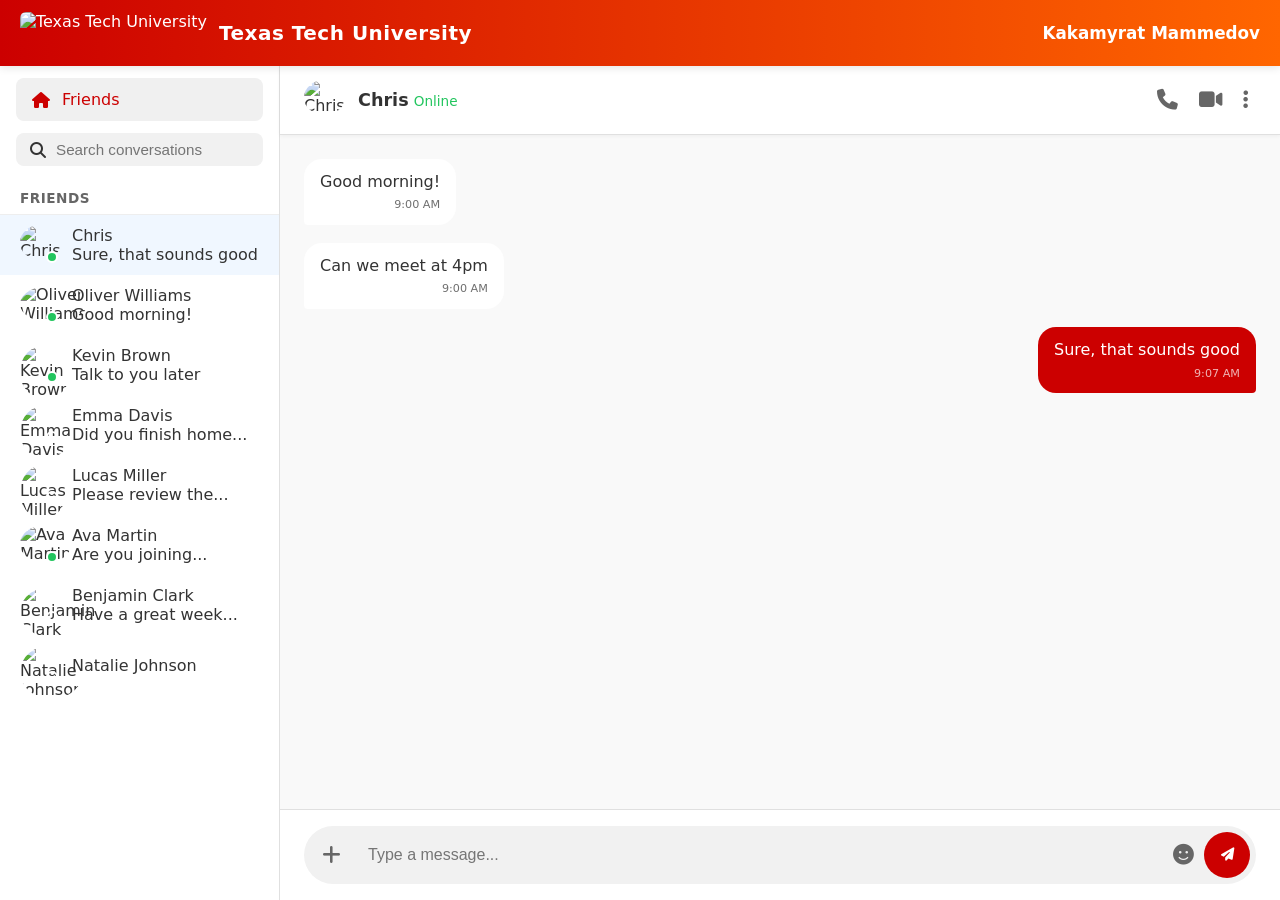
==== index.html @ bb2eacd6 "Add files via upload" ====
<!DOCTYPE html>
<html lang="en">
<head>
    <meta charset="UTF-8">
    <meta name="viewport" content="width=device-width, initial-scale=1.0">
    <title>Texas Tech University • Messages</title>
    <link rel="stylesheet" href="css/styles.css">
    <link href="https://cdnjs.cloudflare.com/ajax/libs/font-awesome/6.5.1/css/all.min.css" rel="stylesheet">
</head>
<body>
    <div class="app-container">
        <!-- Top Header -->
        <header class="top-header">
            <div class="university-brand">
                <img src="images/texas-tech-logo.png" alt="Texas Tech University" class="uni-logo">
                <span class="uni-name">Texas Tech University</span>
            </div>
            <div class="user-info">
                <span class="user-name">Kakamyrat Mammedov</span>
            </div>
        </header>

        <div class="main-content">
            <!-- Left Sidebar -->
            <aside class="sidebar">
                <nav class="nav-menu">
                    <a href="#" class="nav-item active">
                        <i class="fas fa-home"></i>
                        <span>Friends</span>
                    </a>
                </nav>

                <div class="search-container">
                    <div class="search-box">
                        <i class="fas fa-search"></i>
                        <input type="text" id="search-input" placeholder="Search conversations">
                    </div>
                </div>

                <div class="friends-list">
                    <div class="friends-header">
                        <span>Friends</span>
                    </div>
                    
                    <!-- Friend items will be populated by JS -->
                </div>
            </aside>

            <!-- Chat Area -->
            <main class="chat-area">
                <!-- Chat Header -->
                <div class="chat-header">
                    <div class="chat-user">
                        <div class="avatar online">
                            <img src="images/chris.jpg" alt="Chris">
                        </div>
                        <div class="chat-user-info">
                            <span class="chat-username">Chris</span>
                            <span class="status online">Online</span>
                        </div>
                    </div>
                    <div class="chat-actions">
                        <button class="icon-btn"><i class="fas fa-phone"></i></button>
                        <button class="icon-btn"><i class="fas fa-video"></i></button>
                        <button class="icon-btn"><i class="fas fa-ellipsis-v"></i></button>
                    </div>
                </div>

                <!-- Messages -->
                <div class="messages-container" id="messages-container">
                    <!-- Messages populated by JS -->
                </div>

                <!-- Message Input -->
                <div class="message-input-area">
                    <div class="input-wrapper">
                        <button class="attach-btn"><i class="fas fa-plus"></i></button>
                        <input type="text" id="message-input" placeholder="Type a message..." autocomplete="off">
                        <button class="emoji-btn"><i class="fas fa-smile"></i></button>
                        <button class="send-btn" id="send-btn">
                            <i class="fas fa-paper-plane"></i>
                        </button>
                    </div>
                </div>
            </main>
        </div>
    </div>

    <script src="js/script.js"></script>
</body>
</html>
---- css/styles.css ----
/* css/styles.css */
* {
    margin: 0;
    padding: 0;
    box-sizing: border-box;
}

body {
    font-family: 'Segoe UI', system-ui, -apple-system, sans-serif;
    background: #f4f4f9;
    height: 100vh;
    overflow: hidden;
    color: #333;
}

.app-container {
    display: flex;
    flex-direction: column;
    height: 100vh;
}

/* Top Header */
.top-header {
    background: linear-gradient(90deg, #cc0000, #ff6600);
    color: white;
    padding: 12px 20px;
    display: flex;
    align-items: center;
    justify-content: space-between;
    box-shadow: 0 2px 8px rgba(0, 0, 0, 0.1);
    z-index: 100;
}

.university-brand {
    display: flex;
    align-items: center;
    gap: 12px;
}

.uni-logo {
    height: 42px;
    border-radius: 6px;
}

.uni-name {
    font-size: 1.25rem;
    font-weight: 700;
    letter-spacing: 0.5px;
}

.user-info {
    font-weight: 600;
    font-size: 1.05rem;
}

/* Main Content */
.main-content {
    display: flex;
    flex: 1;
    overflow: hidden;
}

/* Sidebar */
.sidebar {
    width: 280px;
    background: #fff;
    border-right: 1px solid #e0e0e0;
    display: flex;
    flex-direction: column;
}

.nav-menu {
    padding: 12px 16px;
}

.nav-item {
    display: flex;
    align-items: center;
    gap: 12px;
    padding: 12px 16px;
    color: #333;
    text-decoration: none;
    border-radius: 8px;
    font-weight: 500;
}

.nav-item.active {
    background: #f0f0f0;
    color: #cc0000;
}

.search-container {
    padding: 0 16px 12px;
}

.search-box {
    display: flex;
    align-items: center;
    background: #f1f1f1;
    border-radius: 8px;
    padding: 8px 14px;
    gap: 10px;
}

.search-box input {
    border: none;
    background: transparent;
    outline: none;
    flex: 1;
    font-size: 0.95rem;
}

.friends-list {
    flex: 1;
    overflow-y: auto;
}

.friends-header {
    padding: 12px 20px 8px;
    font-size: 0.85rem;
    font-weight: 700;
    color: #666;
    text-transform: uppercase;
    letter-spacing: 0.5px;
    border-bottom: 1px solid #eee;
}

/* Friend Item */
.friend-item {
    display: flex;
    align-items: center;
    padding: 10px 20px;
    gap: 12px;
    cursor: pointer;
    transition: background 0.2s;
}

.friend-item:hover {
    background: #f8f8f8;
}

.friend-item.active {
    background: #f0f7ff;
}

.avatar {
    width: 40px;
    height: 40px;
    border-radius: 50%;
    position: relative;
    flex-shrink: 0;
}

.avatar img {
    width: 100%;
    height: 100%;
    object-fit: cover;
    border-radius: 50%;
}

.status-dot {
    position: absolute;
    bottom: 2px;
    right: 2px;
    width: 12px;
    height: 12px;
    border-radius: 50%;
    border: 2px solid white;
}

.online .status-dot {
    background: #22c55e;
}

/* Chat Area */
.chat-area {
    flex: 1;
    display: flex;
    flex-direction: column;
    background: #f9f9f9;
}

.chat-header {
    background: white;
    padding: 14px 24px;
    display: flex;
    align-items: center;
    justify-content: space-between;
    border-bottom: 1px solid #e0e0e0;
    box-shadow: 0 1px 4px rgba(0, 0, 0, 0.05);
}

.chat-user {
    display: flex;
    align-items: center;
    gap: 14px;
}

.chat-username {
    font-weight: 600;
    font-size: 1.1rem;
}

.status {
    font-size: 0.85rem;
    color: #22c55e;
}

.chat-actions button {
    background: none;
    border: none;
    font-size: 1.3rem;
    color: #666;
    padding: 8px;
    border-radius: 50%;
    cursor: pointer;
    transition: all 0.2s;
}

.chat-actions button:hover {
    background: #f0f0f0;
}

/* Messages */
.messages-container {
    flex: 1;
    padding: 24px;
    overflow-y: auto;
    display: flex;
    flex-direction: column;
    gap: 18px;
    background: url('images/chat-bg.png') repeat;
    background-size: 300px;
}

.message {
    max-width: 70%;
    padding: 12px 16px;
    border-radius: 18px;
    line-height: 1.4;
    position: relative;
}

.message.received {
    align-self: flex-start;
    background: white;
    border-bottom-left-radius: 4px;
}

.message.sent {
    align-self: flex-end;
    background: #cc0000;
    color: white;
    border-bottom-right-radius: 4px;
}

.message-time {
    font-size: 0.7rem;
    opacity: 0.7;
    margin-top: 4px;
    text-align: right;
}

/* Input Area */
.message-input-area {
    background: white;
    padding: 16px 24px;
    border-top: 1px solid #e0e0e0;
}

.input-wrapper {
    display: flex;
    align-items: center;
    background: #f1f1f1;
    border-radius: 30px;
    padding: 6px;
}

.input-wrapper input {
    flex: 1;
    border: none;
    background: transparent;
    outline: none;
    padding: 12px 16px;
    font-size: 1rem;
}

.attach-btn, .emoji-btn {
    width: 42px;
    height: 42px;
    border: none;
    background: transparent;
    color: #666;
    font-size: 1.3rem;
    cursor: pointer;
    border-radius: 50%;
}

.send-btn {
    background: #cc0000;
    color: white;
    border: none;
    width: 46px;
    height: 46px;
    border-radius: 50%;
    display: flex;
    align-items: center;
    justify-content: center;
    cursor: pointer;
    transition: transform 0.2s;
}

.send-btn:hover {
    transform: scale(1.08);
}

/* Responsive Design */
@media (max-width: 768px) {
    .sidebar {
        width: 260px;
    }
    
    .messages-container {
        padding: 16px;
    }
    
    .message {
        max-width: 85%;
    }
}

@media (max-width: 480px) {
    .sidebar {
        width: 100%;
        position: absolute;
        z-index: 200;
        transform: translateX(-100%);
        transition: transform 0.3s;
    }
    
    .sidebar.open {
        transform: translateX(0);
    }
}
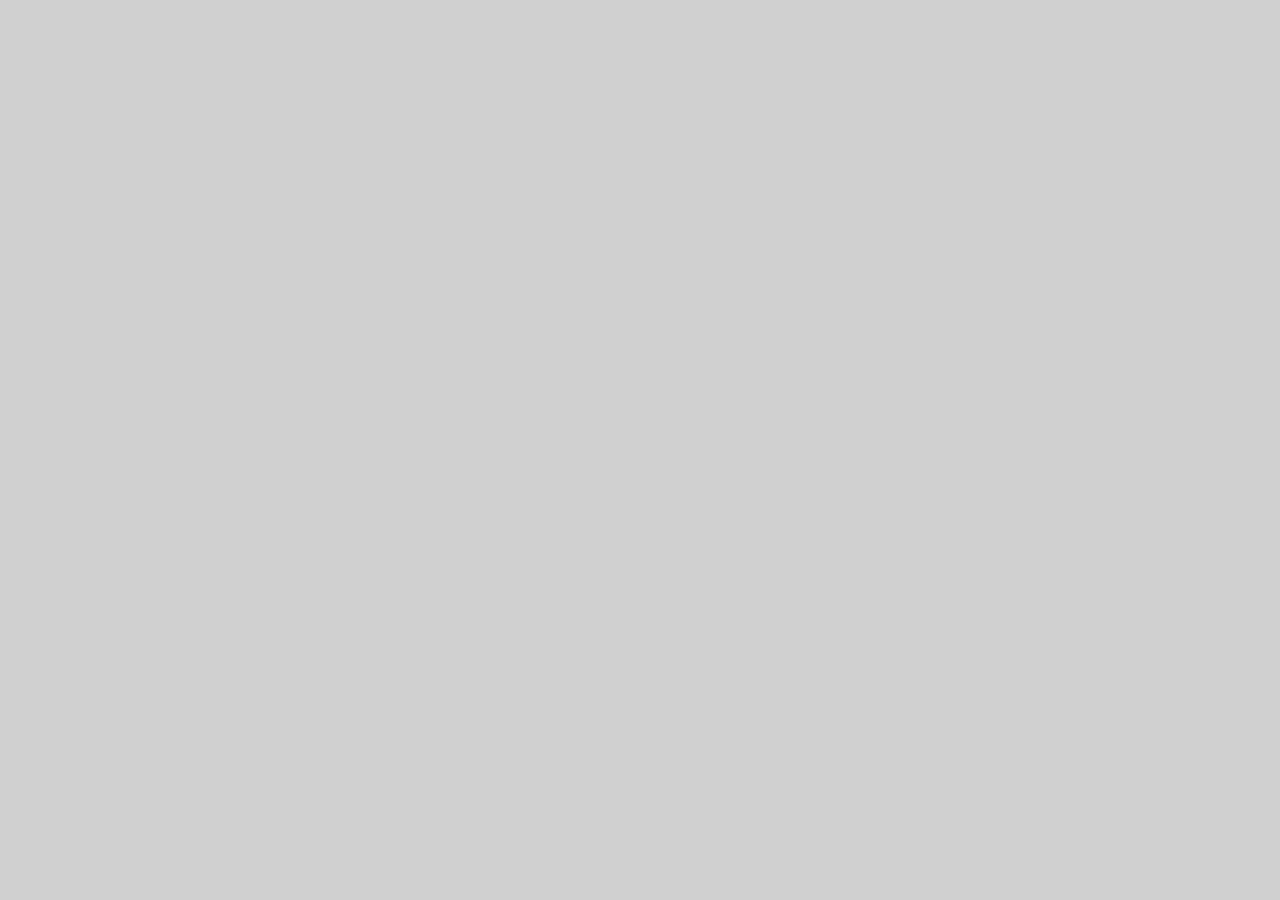
==== commit 94b91285: "Add initial HTML structure for index.html" ====
--- a/index.html
+++ b/index.html
@@ -1,91 +1,10 @@
-<!DOCTYPE html>
-<html lang="en">
-<head>
-    <meta charset="UTF-8">
-    <meta name="viewport" content="width=device-width, initial-scale=1.0">
-    <title>Texas Tech University • Messages</title>
-    <link rel="stylesheet" href="css/styles.css">
-    <link href="https://cdnjs.cloudflare.com/ajax/libs/font-awesome/6.5.1/css/all.min.css" rel="stylesheet">
-</head>
-<body>
-    <div class="app-container">
-        <!-- Top Header -->
-        <header class="top-header">
-            <div class="university-brand">
-                <img src="images/texas-tech-logo.png" alt="Texas Tech University" class="uni-logo">
-                <span class="uni-name">Texas Tech University</span>
-            </div>
-            <div class="user-info">
-                <span class="user-name">Kakamyrat Mammedov</span>
-            </div>
-        </header>
-
-        <div class="main-content">
-            <!-- Left Sidebar -->
-            <aside class="sidebar">
-                <nav class="nav-menu">
-                    <a href="#" class="nav-item active">
-                        <i class="fas fa-home"></i>
-                        <span>Friends</span>
-                    </a>
-                </nav>
-
-                <div class="search-container">
-                    <div class="search-box">
-                        <i class="fas fa-search"></i>
-                        <input type="text" id="search-input" placeholder="Search conversations">
-                    </div>
-                </div>
-
-                <div class="friends-list">
-                    <div class="friends-header">
-                        <span>Friends</span>
-                    </div>
-                    
-                    <!-- Friend items will be populated by JS -->
-                </div>
-            </aside>
-
-            <!-- Chat Area -->
-            <main class="chat-area">
-                <!-- Chat Header -->
-                <div class="chat-header">
-                    <div class="chat-user">
-                        <div class="avatar online">
-                            <img src="images/chris.jpg" alt="Chris">
-                        </div>
-                        <div class="chat-user-info">
-                            <span class="chat-username">Chris</span>
-                            <span class="status online">Online</span>
-                        </div>
-                    </div>
-                    <div class="chat-actions">
-                        <button class="icon-btn"><i class="fas fa-phone"></i></button>
-                        <button class="icon-btn"><i class="fas fa-video"></i></button>
-                        <button class="icon-btn"><i class="fas fa-ellipsis-v"></i></button>
-                    </div>
-                </div>
-
-                <!-- Messages -->
-                <div class="messages-container" id="messages-container">
-                    <!-- Messages populated by JS -->
-                </div>
-
-                <!-- Message Input -->
-                <div class="message-input-area">
-                    <div class="input-wrapper">
-                        <button class="attach-btn"><i class="fas fa-plus"></i></button>
-                        <input type="text" id="message-input" placeholder="Type a message..." autocomplete="off">
-                        <button class="emoji-btn"><i class="fas fa-smile"></i></button>
-                        <button class="send-btn" id="send-btn">
-                            <i class="fas fa-paper-plane"></i>
-                        </button>
-                    </div>
-                </div>
-            </main>
-        </div>
-    </div>
-
-    <script src="js/script.js"></script>
-</body>
-</html>+<!DOCTYPE html>
+<html lang="en">
+<head>
+  <meta charset="UTF-8">
+  <meta name="viewport" content="width=device-width, initial-scale=1.0">
+  <title>UniFye</title>
+  <link rel="stylesheet" href="styles.css">
+</head>
+<body>
+</html>
--- a/styles.css
+++ b/styles.css
@@ -0,0 +1,303 @@
+:root {
+  color-scheme: light;
+  --page-bg: #d0d0d0;
+  --panel-bg: #d9d9d9;
+  --accent: #4a8b00;
+  --text: #202020;
+  --muted: #3a3a3a;
+  --surface: #efefef;
+}
+
+* {
+  box-sizing: border-box;
+}
+
+html, body {
+  margin: 0;
+  min-height: 100%;
+  background: var(--page-bg);
+  font-family: "Inter", "Segoe UI", Arial, sans-serif;
+  color: var(--text);
+}
+
+body {
+  padding: 18px;
+}
+
+button {
+  font: inherit;
+}
+
+.page-shell {
+  max-width: 1440px;
+  margin: 0 auto;
+}
+
+.topbar {
+  display: flex;
+  align-items: center;
+  justify-content: space-between;
+  gap: 24px;
+  padding: 18px 28px;
+  border-radius: 40px;
+  background: linear-gradient(90deg, #7bff72 0%, #a7ff74 100%);
+  box-shadow: 0 18px 35px rgba(0, 0, 0, 0.08);
+  margin-bottom: 22px;
+}
+
+.brand-row {
+  display: flex;
+  align-items: center;
+  gap: 16px;
+}
+
+.seal-logo {
+  width: 62px;
+  height: 62px;
+}
+
+.brand-title {
+  font-size: 1.4rem;
+  font-weight: 600;
+  color: #1d2a0a;
+}
+
+.topbar-name {
+  font-size: 1.55rem;
+  font-weight: 700;
+  color: #122100;
+}
+
+.page-grid {
+  display: grid;
+  grid-template-columns: 92px minmax(240px, 320px) minmax(420px, 1fr) minmax(240px, 300px);
+  gap: 20px;
+}
+
+.sidebar {
+  display: grid;
+  gap: 20px;
+  padding: 24px 12px;
+  align-items: start;
+  border-radius: 36px;
+  background: #ececec;
+  box-shadow: inset 0 0 0 1px rgba(255,255,255,0.5);
+}
+
+.nav-btn {
+  width: 56px;
+  height: 56px;
+  border-radius: 18px;
+  border: none;
+  background: #ffffff;
+  display: grid;
+  place-items: center;
+  cursor: pointer;
+}
+
+.nav-btn img {
+  width: 24px;
+  height: 24px;
+}
+
+.nav-btn.active {
+  background: #b5f3a2;
+  box-shadow: 0 8px 18px rgba(0, 0, 0, 0.08);
+}
+
+.panel {
+  position: relative;
+  background: var(--panel-bg);
+  border-radius: 42px;
+  padding: 32px;
+  min-height: 160px;
+  box-shadow: inset 0 0 0 1px rgba(255,255,255,0.7);
+}
+
+.panel::after {
+  content: '';
+  position: absolute;
+  left: 50%;
+  transform: translateX(-50%);
+  bottom: -24px;
+  border-left: 24px solid transparent;
+  border-right: 24px solid transparent;
+  border-top: 24px solid var(--page-bg);
+}
+
+.profile-panel {
+  display: flex;
+  justify-content: center;
+}
+
+.profile-card {
+  text-align: center;
+}
+
+.profile-seal {
+  width: 180px;
+  height: 180px;
+  margin-bottom: 22px;
+}
+
+.profile-meta {
+  display: grid;
+  gap: 12px;
+  text-align: left;
+  max-width: 220px;
+  margin: 0 auto;
+}
+
+.profile-meta strong {
+  font-size: 1.1rem;
+}
+
+.profile-meta span {
+  display: block;
+  font-size: 0.95rem;
+  color: #2e2e2e;
+}
+
+.info-panel {
+  display: grid;
+  gap: 26px;
+}
+
+.info-section {
+  display: grid;
+  gap: 16px;
+}
+
+.info-header {
+  display: flex;
+  align-items: center;
+  justify-content: space-between;
+}
+
+.info-header h2 {
+  margin: 0;
+  font-size: 1.35rem;
+  color: #ffffff;
+}
+
+.edit-btn {
+  border: none;
+  background: #ffffff;
+  padding: 10px 16px;
+  border-radius: 18px;
+  color: #1e1e1e;
+  cursor: pointer;
+  font-weight: 600;
+}
+
+.info-content {
+  background: rgba(255,255,255,0.24);
+  border-radius: 24px;
+  padding: 18px 20px;
+  min-height: 88px;
+}
+
+.info-content p {
+  margin: 0;
+  line-height: 1.7;
+  color: #f5f5f5;
+}
+
+.info-content textarea {
+  width: 100%;
+  min-height: 88px;
+  border: none;
+  outline: none;
+  resize: vertical;
+  font: inherit;
+  background: rgba(255,255,255,0.32);
+  color: #1f1f1f;
+  border-radius: 18px;
+  padding: 16px;
+}
+
+.org-panel {
+  display: grid;
+  gap: 20px;
+}
+
+.org-title-row h2 {
+  margin: 0;
+  font-size: 1.5rem;
+}
+
+.org-list {
+  list-style: none;
+  margin: 0;
+  padding: 0;
+  display: grid;
+  gap: 12px;
+}
+
+.org-item {
+  background: #f9f9f9;
+  border-radius: 16px;
+  padding: 14px 18px;
+  cursor: pointer;
+  border: 1px solid transparent;
+}
+
+.org-item.active,
+.org-item:hover {
+  background: #ffffff;
+  border-color: #9ec46a;
+}
+
+.org-details {
+  background: rgba(255,255,255,0.22);
+  border-radius: 24px;
+  padding: 20px;
+  min-height: 120px;
+}
+
+.org-details h3 {
+  margin: 0 0 10px;
+}
+
+.org-details p {
+  margin: 0;
+  line-height: 1.7;
+}
+
+@media (max-width: 1180px) {
+  .page-grid {
+    grid-template-columns: 92px 1fr;
+  }
+  .info-panel,
+  .org-panel,
+  .profile-panel {
+    grid-column: span 2;
+  }
+}
+
+@media (max-width: 800px) {
+  body {
+    padding: 12px;
+  }
+  .topbar {
+    flex-wrap: wrap;
+    justify-content: center;
+    text-align: center;
+  }
+  .topbar-name {
+    width: 100%;
+    margin-top: 8px;
+  }
+  .page-grid {
+    grid-template-columns: 1fr;
+  }
+  .sidebar {
+    grid-template-columns: repeat(4, 1fr);
+    justify-items: center;
+    padding: 16px 0;
+  }
+  .nav-btn {
+    width: 48px;
+    height: 48px;
+  }
+}
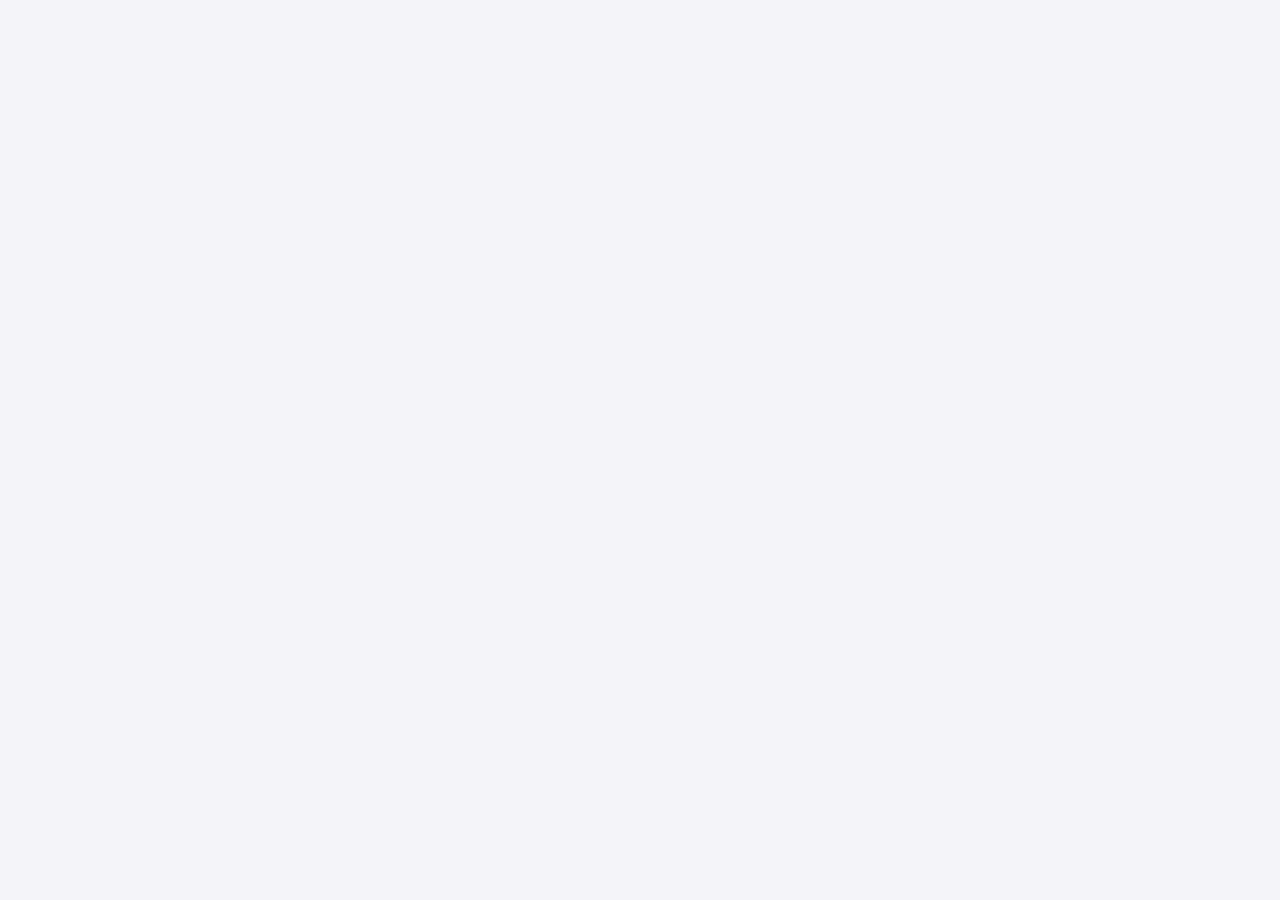
==== commit c69451e5: "Update stylesheet link path in index.html" ====
--- a/index.html
+++ b/index.html
@@ -4,7 +4,7 @@
   <meta charset="UTF-8">
   <meta name="viewport" content="width=device-width, initial-scale=1.0">
   <title>UniFye</title>
-  <link rel="stylesheet" href="styles.css">
+  <link rel="stylesheet" href="css/styles.css">
 </head>
-<body>
+<body></body>
 </html>
--- a/css/styles.css
+++ b/css/styles.css
@@ -0,0 +1,344 @@
+/* css/styles.css */
+* {
+    margin: 0;
+    padding: 0;
+    box-sizing: border-box;
+}
+
+body {
+    font-family: 'Segoe UI', system-ui, -apple-system, sans-serif;
+    background: #f4f4f9;
+    height: 100vh;
+    overflow: hidden;
+    color: #333;
+}
+
+.app-container {
+    display: flex;
+    flex-direction: column;
+    height: 100vh;
+}
+
+/* Top Header */
+.top-header {
+    background: linear-gradient(90deg, #cc0000, #ff6600);
+    color: white;
+    padding: 12px 20px;
+    display: flex;
+    align-items: center;
+    justify-content: space-between;
+    box-shadow: 0 2px 8px rgba(0, 0, 0, 0.1);
+    z-index: 100;
+}
+
+.university-brand {
+    display: flex;
+    align-items: center;
+    gap: 12px;
+}
+
+.uni-logo {
+    height: 42px;
+    border-radius: 6px;
+}
+
+.uni-name {
+    font-size: 1.25rem;
+    font-weight: 700;
+    letter-spacing: 0.5px;
+}
+
+.user-info {
+    font-weight: 600;
+    font-size: 1.05rem;
+}
+
+/* Main Content */
+.main-content {
+    display: flex;
+    flex: 1;
+    overflow: hidden;
+}
+
+/* Sidebar */
+.sidebar {
+    width: 280px;
+    background: #fff;
+    border-right: 1px solid #e0e0e0;
+    display: flex;
+    flex-direction: column;
+}
+
+.nav-menu {
+    padding: 12px 16px;
+}
+
+.nav-item {
+    display: flex;
+    align-items: center;
+    gap: 12px;
+    padding: 12px 16px;
+    color: #333;
+    text-decoration: none;
+    border-radius: 8px;
+    font-weight: 500;
+}
+
+.nav-item.active {
+    background: #f0f0f0;
+    color: #cc0000;
+}
+
+.search-container {
+    padding: 0 16px 12px;
+}
+
+.search-box {
+    display: flex;
+    align-items: center;
+    background: #f1f1f1;
+    border-radius: 8px;
+    padding: 8px 14px;
+    gap: 10px;
+}
+
+.search-box input {
+    border: none;
+    background: transparent;
+    outline: none;
+    flex: 1;
+    font-size: 0.95rem;
+}
+
+.friends-list {
+    flex: 1;
+    overflow-y: auto;
+}
+
+.friends-header {
+    padding: 12px 20px 8px;
+    font-size: 0.85rem;
+    font-weight: 700;
+    color: #666;
+    text-transform: uppercase;
+    letter-spacing: 0.5px;
+    border-bottom: 1px solid #eee;
+}
+
+/* Friend Item */
+.friend-item {
+    display: flex;
+    align-items: center;
+    padding: 10px 20px;
+    gap: 12px;
+    cursor: pointer;
+    transition: background 0.2s;
+}
+
+.friend-item:hover {
+    background: #f8f8f8;
+}
+
+.friend-item.active {
+    background: #f0f7ff;
+}
+
+.avatar {
+    width: 40px;
+    height: 40px;
+    border-radius: 50%;
+    position: relative;
+    flex-shrink: 0;
+}
+
+.avatar img {
+    width: 100%;
+    height: 100%;
+    object-fit: cover;
+    border-radius: 50%;
+}
+
+.status-dot {
+    position: absolute;
+    bottom: 2px;
+    right: 2px;
+    width: 12px;
+    height: 12px;
+    border-radius: 50%;
+    border: 2px solid white;
+}
+
+.online .status-dot {
+    background: #22c55e;
+}
+
+/* Chat Area */
+.chat-area {
+    flex: 1;
+    display: flex;
+    flex-direction: column;
+    background: #f9f9f9;
+}
+
+.chat-header {
+    background: white;
+    padding: 14px 24px;
+    display: flex;
+    align-items: center;
+    justify-content: space-between;
+    border-bottom: 1px solid #e0e0e0;
+    box-shadow: 0 1px 4px rgba(0, 0, 0, 0.05);
+}
+
+.chat-user {
+    display: flex;
+    align-items: center;
+    gap: 14px;
+}
+
+.chat-username {
+    font-weight: 600;
+    font-size: 1.1rem;
+}
+
+.status {
+    font-size: 0.85rem;
+    color: #22c55e;
+}
+
+.chat-actions button {
+    background: none;
+    border: none;
+    font-size: 1.3rem;
+    color: #666;
+    padding: 8px;
+    border-radius: 50%;
+    cursor: pointer;
+    transition: all 0.2s;
+}
+
+.chat-actions button:hover {
+    background: #f0f0f0;
+}
+
+/* Messages */
+.messages-container {
+    flex: 1;
+    padding: 24px;
+    overflow-y: auto;
+    display: flex;
+    flex-direction: column;
+    gap: 18px;
+    background: url('images/chat-bg.png') repeat;
+    background-size: 300px;
+}
+
+.message {
+    max-width: 70%;
+    padding: 12px 16px;
+    border-radius: 18px;
+    line-height: 1.4;
+    position: relative;
+}
+
+.message.received {
+    align-self: flex-start;
+    background: white;
+    border-bottom-left-radius: 4px;
+}
+
+.message.sent {
+    align-self: flex-end;
+    background: #cc0000;
+    color: white;
+    border-bottom-right-radius: 4px;
+}
+
+.message-time {
+    font-size: 0.7rem;
+    opacity: 0.7;
+    margin-top: 4px;
+    text-align: right;
+}
+
+/* Input Area */
+.message-input-area {
+    background: white;
+    padding: 16px 24px;
+    border-top: 1px solid #e0e0e0;
+}
+
+.input-wrapper {
+    display: flex;
+    align-items: center;
+    background: #f1f1f1;
+    border-radius: 30px;
+    padding: 6px;
+}
+
+.input-wrapper input {
+    flex: 1;
+    border: none;
+    background: transparent;
+    outline: none;
+    padding: 12px 16px;
+    font-size: 1rem;
+}
+
+.attach-btn, .emoji-btn {
+    width: 42px;
+    height: 42px;
+    border: none;
+    background: transparent;
+    color: #666;
+    font-size: 1.3rem;
+    cursor: pointer;
+    border-radius: 50%;
+}
+
+.send-btn {
+    background: #cc0000;
+    color: white;
+    border: none;
+    width: 46px;
+    height: 46px;
+    border-radius: 50%;
+    display: flex;
+    align-items: center;
+    justify-content: center;
+    cursor: pointer;
+    transition: transform 0.2s;
+}
+
+.send-btn:hover {
+    transform: scale(1.08);
+}
+
+/* Responsive Design */
+@media (max-width: 768px) {
+    .sidebar {
+        width: 260px;
+    }
+    
+    .messages-container {
+        padding: 16px;
+    }
+    
+    .message {
+        max-width: 85%;
+    }
+}
+
+@media (max-width: 480px) {
+    .sidebar {
+        width: 100%;
+        position: absolute;
+        z-index: 200;
+        transform: translateX(-100%);
+        transition: transform 0.3s;
+    }
+    
+    .sidebar.open {
+        transform: translateX(0);
+    }
+}
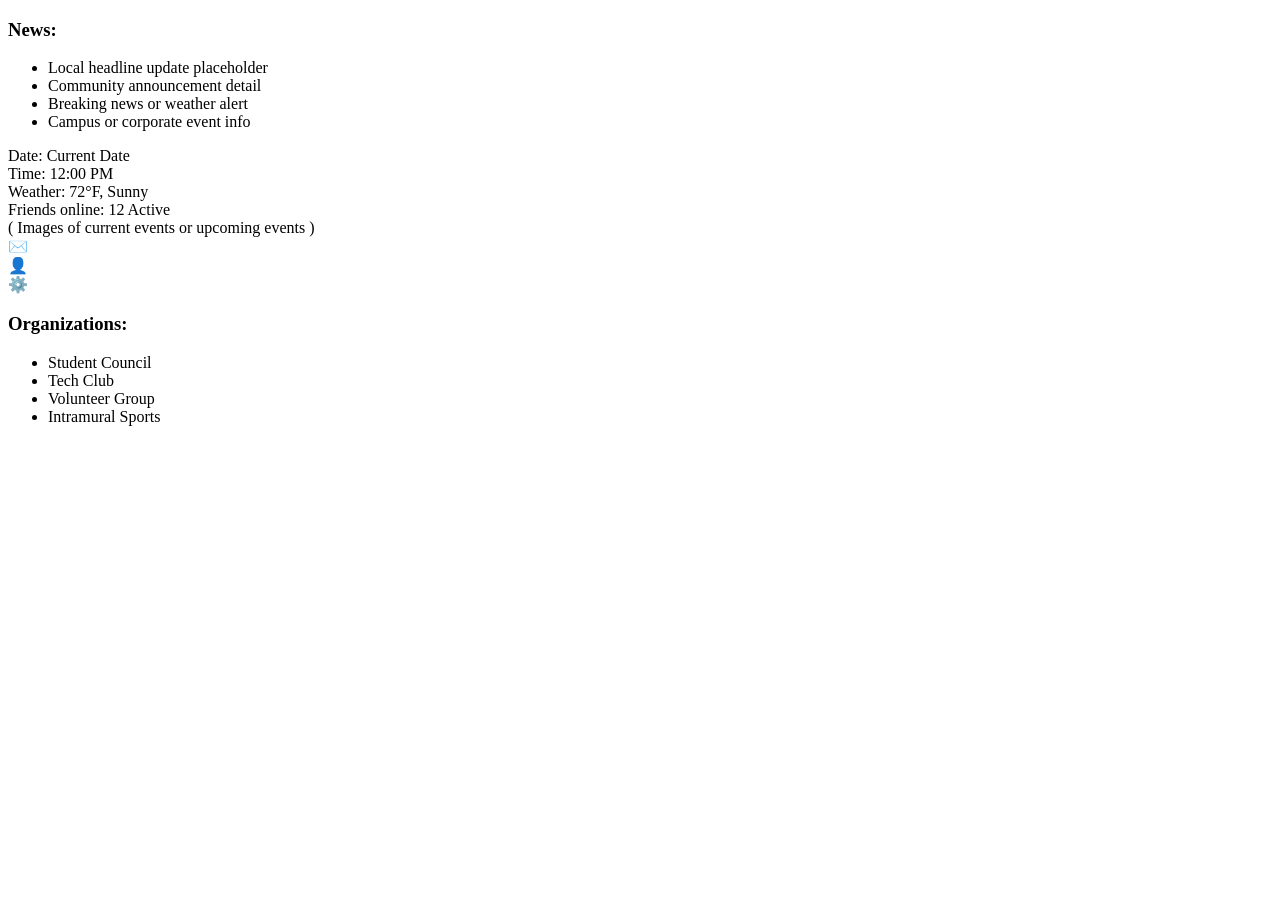
==== commit bdc2a086: "Add dashboard layout to index.html" ====
--- a/index.html
+++ b/index.html
@@ -1,10 +1,69 @@
 <!DOCTYPE html>
 <html lang="en">
 <head>
-  <meta charset="UTF-8">
-  <meta name="viewport" content="width=device-width, initial-scale=1.0">
-  <title>UniFye</title>
-  <link rel="stylesheet" href="css/styles.css">
+    <meta charset="UTF-8">
+    <meta name="viewport" content="width=device-width, initial-scale=1.0">
+    <title>UniFye</title>
 </head>
-<body></body>
+<body>
+
+    <div class="dashboard-container">
+        
+        <div class="top-left">
+            <h3>News:</h3>
+            <ul class="news-list">
+                <li>Local headline update placeholder</li>
+                <li>Community announcement detail</li>
+                <li>Breaking news or weather alert</li>
+                <li>Campus or corporate event info</li>
+            </ul>
+        </div>
+
+        <div class="top-right">
+            <div class="info-block">
+                <div class="info-row"><span>Date:</span> Current Date</div>
+                <div class="info-row"><span>Time:</span> 12:00 PM</div>
+            </div>
+            <div class="info-block">
+                <div class="info-row"><span>Weather:</span> 72°F, Sunny</div>
+                <div class="info-row"><span>Friends online:</span> 12 Active</div>
+            </div>
+        </div>
+
+        <div class="hero-section">
+            <div class="hero-text">
+                ( Images of current events or upcoming events )
+            </div>
+            <div class="carousel-dots">
+                <div class="dot"></div>
+                <div class="dot active"></div>
+                <div class="dot"></div>
+                <div class="dot"></div>
+                <div class="dot"></div>
+                <div class="dot"></div>
+                <div class="dot"></div>
+                <div class="dot"></div>
+                <div class="dot"></div>
+            </div>
+        </div>
+
+        <div class="bottom-left">
+            <div class="nav-icon" title="Messages">✉️</div>
+            <div class="nav-icon" title="Profile/Friends">👤</div>
+            <div class="nav-icon" title="Settings">⚙️</div>
+        </div>
+
+        <div class="bottom-right">
+            <h3>Organizations:</h3>
+            <ul class="org-list">
+                <li>Student Council</li>
+                <li>Tech Club</li>
+                <li>Volunteer Group</li>
+                <li>Intramural Sports</li>
+            </ul>
+        </div>
+
+    </div>
+
+</body>
 </html>
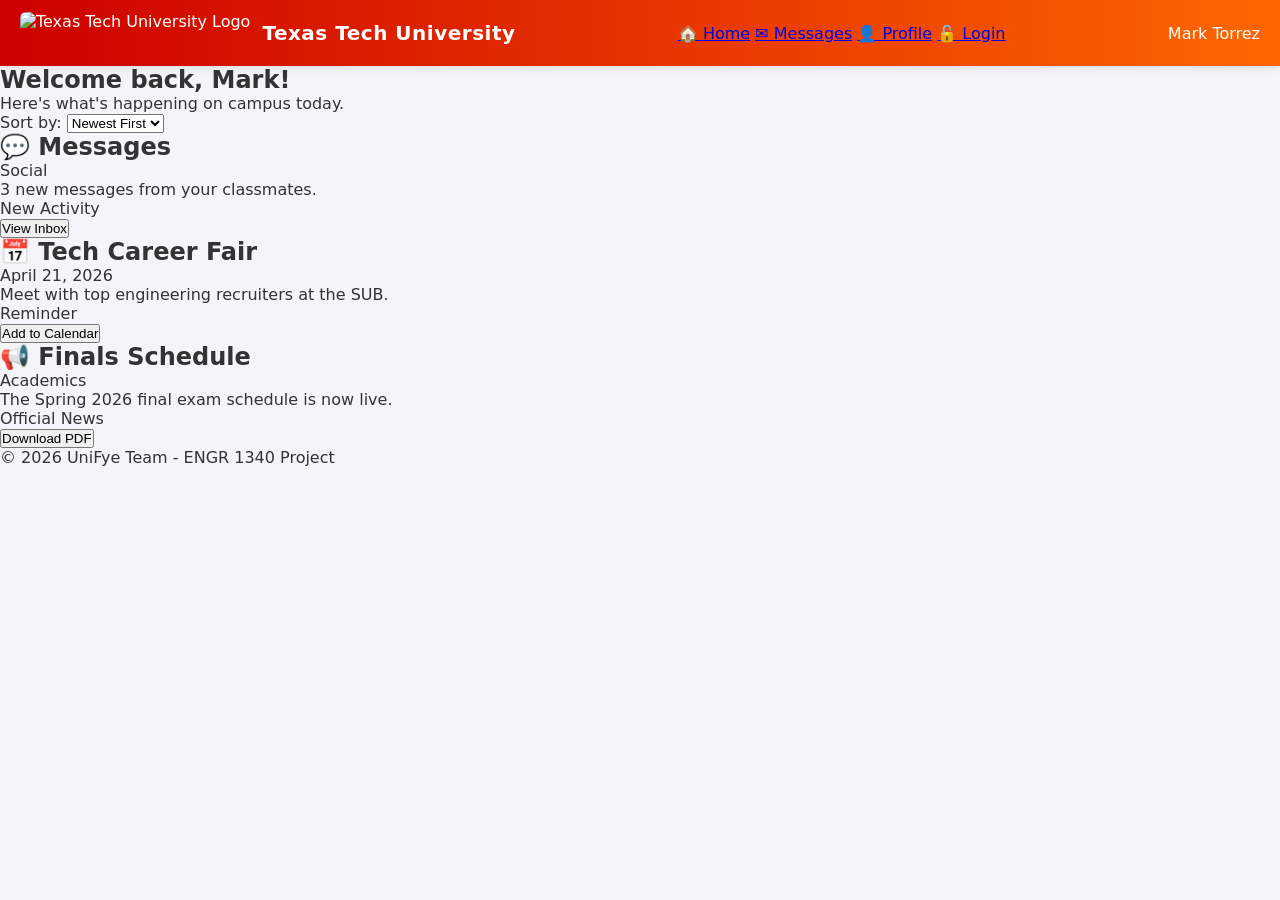
==== commit f0c489ab: "Add comment with author name to index.html" ====
--- a/index.html
+++ b/index.html
@@ -1,69 +1,90 @@
+<!-- Sean Kubota -->
 <!DOCTYPE html>
 <html lang="en">
 <head>
     <meta charset="UTF-8">
     <meta name="viewport" content="width=device-width, initial-scale=1.0">
-    <title>UniFye</title>
+    <title>UniFye - Home Dashboard</title>
+    <link rel="stylesheet" href="css/styles.css">
 </head>
 <body>
+    <header class="top-header">
+        <div class="university-brand">
+            <img src="images/texas-tech-logo.png" alt="Texas Tech University Logo" class="uni-logo">
+            <span class="uni-name">Texas Tech University</span>
+        </div>
+        
+        <nav class="nav">
+            <a href="index.html" class="nav-btn active">🏠 Home</a>
+            <a href="messages.html" class="nav-btn">✉️ Messages</a>
+            <a href="profile.html" class="nav-btn">👤 Profile</a>
+            <a href="login.html" class="nav-btn">🔓 Login</a>
+        </nav>
+        
+        <div class="user-display">
+            <span>Mark Torrez</span>
+        </div>
+    </header>
 
-    <div class="dashboard-container">
-        
-        <div class="top-left">
-            <h3>News:</h3>
-            <ul class="news-list">
-                <li>Local headline update placeholder</li>
-                <li>Community announcement detail</li>
-                <li>Breaking news or weather alert</li>
-                <li>Campus or corporate event info</li>
-            </ul>
-        </div>
+    <main class="container">
+        <section class="welcome-header">
+            <h1>Welcome back, Mark!</h1>
+            <p>Here's what's happening on campus today.</p>
+            
+            <div class="filter-controls">
+                <label for="sort-events">Sort by:</label>
+                <select id="sort-events">
+                    <option value="newest">Newest First</option>
+                    <option value="category">Category</option>
+                </select>
+            </div>
+        </section>
 
-        <div class="top-right">
-            <div class="info-block">
-                <div class="info-row"><span>Date:</span> Current Date</div>
-                <div class="info-row"><span>Time:</span> 12:00 PM</div>
-            </div>
-            <div class="info-block">
-                <div class="info-row"><span>Weather:</span> 72°F, Sunny</div>
-                <div class="info-row"><span>Friends online:</span> 12 Active</div>
-            </div>
-        </div>
+        <section class="content-grid">
+            
+            <article class="card">
+                <div class="card-header">
+                    <h2>💬 Messages</h2>
+                    <span class="category-tag">Social</span>
+                </div>
+                <p>3 new messages from your classmates.</p>
+                <span class="status-badge">New Activity</span>
+                <div class="card-actions">
+                    <button class="btn-primary" onclick="location.href='messages.html'">View Inbox</button>
+                </div>
+            </article>
 
-        <div class="hero-section">
-            <div class="hero-text">
-                ( Images of current events or upcoming events )
-            </div>
-            <div class="carousel-dots">
-                <div class="dot"></div>
-                <div class="dot active"></div>
-                <div class="dot"></div>
-                <div class="dot"></div>
-                <div class="dot"></div>
-                <div class="dot"></div>
-                <div class="dot"></div>
-                <div class="dot"></div>
-                <div class="dot"></div>
-            </div>
-        </div>
+            <article class="card">
+                <div class="card-header">
+                    <h2>📅 Tech Career Fair</h2>
+                    <span class="category-tag">April 21, 2026</span>
+                </div>
+                <p>Meet with top engineering recruiters at the SUB.</p>
+                <span class="status-badge urgent">Reminder</span>
+                <div class="card-actions">
+                    <button class="btn-primary">Add to Calendar</button>
+                </div>
+            </article>
 
-        <div class="bottom-left">
-            <div class="nav-icon" title="Messages">✉️</div>
-            <div class="nav-icon" title="Profile/Friends">👤</div>
-            <div class="nav-icon" title="Settings">⚙️</div>
-        </div>
+            <article class="card">
+                <div class="card-header">
+                    <h2>📢 Finals Schedule</h2>
+                    <span class="category-tag">Academics</span>
+                </div>
+                <p>The Spring 2026 final exam schedule is now live.</p>
+                <span class="status-badge">Official News</span>
+                <div class="card-actions">
+                    <button class="btn-primary">Download PDF</button>
+                </div>
+            </article>
 
-        <div class="bottom-right">
-            <h3>Organizations:</h3>
-            <ul class="org-list">
-                <li>Student Council</li>
-                <li>Tech Club</li>
-                <li>Volunteer Group</li>
-                <li>Intramural Sports</li>
-            </ul>
-        </div>
+        </section>
+    </main>
 
-    </div>
+    <footer>
+        <p>&copy; 2026 UniFye Team - ENGR 1340 Project</p>
+    </footer>
 
+    <script src="js/script.js"></script>
 </body>
 </html>
--- a/css/styles.css
+++ b/css/styles.css
@@ -0,0 +1,344 @@
+/* css/styles.css */
+* {
+    margin: 0;
+    padding: 0;
+    box-sizing: border-box;
+}
+
+body {
+    font-family: 'Segoe UI', system-ui, -apple-system, sans-serif;
+    background: #f4f4f9;
+    height: 100vh;
+    overflow: hidden;
+    color: #333;
+}
+
+.app-container {
+    display: flex;
+    flex-direction: column;
+    height: 100vh;
+}
+
+/* Top Header */
+.top-header {
+    background: linear-gradient(90deg, #cc0000, #ff6600);
+    color: white;
+    padding: 12px 20px;
+    display: flex;
+    align-items: center;
+    justify-content: space-between;
+    box-shadow: 0 2px 8px rgba(0, 0, 0, 0.1);
+    z-index: 100;
+}
+
+.university-brand {
+    display: flex;
+    align-items: center;
+    gap: 12px;
+}
+
+.uni-logo {
+    height: 42px;
+    border-radius: 6px;
+}
+
+.uni-name {
+    font-size: 1.25rem;
+    font-weight: 700;
+    letter-spacing: 0.5px;
+}
+
+.user-info {
+    font-weight: 600;
+    font-size: 1.05rem;
+}
+
+/* Main Content */
+.main-content {
+    display: flex;
+    flex: 1;
+    overflow: hidden;
+}
+
+/* Sidebar */
+.sidebar {
+    width: 280px;
+    background: #fff;
+    border-right: 1px solid #e0e0e0;
+    display: flex;
+    flex-direction: column;
+}
+
+.nav-menu {
+    padding: 12px 16px;
+}
+
+.nav-item {
+    display: flex;
+    align-items: center;
+    gap: 12px;
+    padding: 12px 16px;
+    color: #333;
+    text-decoration: none;
+    border-radius: 8px;
+    font-weight: 500;
+}
+
+.nav-item.active {
+    background: #f0f0f0;
+    color: #cc0000;
+}
+
+.search-container {
+    padding: 0 16px 12px;
+}
+
+.search-box {
+    display: flex;
+    align-items: center;
+    background: #f1f1f1;
+    border-radius: 8px;
+    padding: 8px 14px;
+    gap: 10px;
+}
+
+.search-box input {
+    border: none;
+    background: transparent;
+    outline: none;
+    flex: 1;
+    font-size: 0.95rem;
+}
+
+.friends-list {
+    flex: 1;
+    overflow-y: auto;
+}
+
+.friends-header {
+    padding: 12px 20px 8px;
+    font-size: 0.85rem;
+    font-weight: 700;
+    color: #666;
+    text-transform: uppercase;
+    letter-spacing: 0.5px;
+    border-bottom: 1px solid #eee;
+}
+
+/* Friend Item */
+.friend-item {
+    display: flex;
+    align-items: center;
+    padding: 10px 20px;
+    gap: 12px;
+    cursor: pointer;
+    transition: background 0.2s;
+}
+
+.friend-item:hover {
+    background: #f8f8f8;
+}
+
+.friend-item.active {
+    background: #f0f7ff;
+}
+
+.avatar {
+    width: 40px;
+    height: 40px;
+    border-radius: 50%;
+    position: relative;
+    flex-shrink: 0;
+}
+
+.avatar img {
+    width: 100%;
+    height: 100%;
+    object-fit: cover;
+    border-radius: 50%;
+}
+
+.status-dot {
+    position: absolute;
+    bottom: 2px;
+    right: 2px;
+    width: 12px;
+    height: 12px;
+    border-radius: 50%;
+    border: 2px solid white;
+}
+
+.online .status-dot {
+    background: #22c55e;
+}
+
+/* Chat Area */
+.chat-area {
+    flex: 1;
+    display: flex;
+    flex-direction: column;
+    background: #f9f9f9;
+}
+
+.chat-header {
+    background: white;
+    padding: 14px 24px;
+    display: flex;
+    align-items: center;
+    justify-content: space-between;
+    border-bottom: 1px solid #e0e0e0;
+    box-shadow: 0 1px 4px rgba(0, 0, 0, 0.05);
+}
+
+.chat-user {
+    display: flex;
+    align-items: center;
+    gap: 14px;
+}
+
+.chat-username {
+    font-weight: 600;
+    font-size: 1.1rem;
+}
+
+.status {
+    font-size: 0.85rem;
+    color: #22c55e;
+}
+
+.chat-actions button {
+    background: none;
+    border: none;
+    font-size: 1.3rem;
+    color: #666;
+    padding: 8px;
+    border-radius: 50%;
+    cursor: pointer;
+    transition: all 0.2s;
+}
+
+.chat-actions button:hover {
+    background: #f0f0f0;
+}
+
+/* Messages */
+.messages-container {
+    flex: 1;
+    padding: 24px;
+    overflow-y: auto;
+    display: flex;
+    flex-direction: column;
+    gap: 18px;
+    background: url('images/chat-bg.png') repeat;
+    background-size: 300px;
+}
+
+.message {
+    max-width: 70%;
+    padding: 12px 16px;
+    border-radius: 18px;
+    line-height: 1.4;
+    position: relative;
+}
+
+.message.received {
+    align-self: flex-start;
+    background: white;
+    border-bottom-left-radius: 4px;
+}
+
+.message.sent {
+    align-self: flex-end;
+    background: #cc0000;
+    color: white;
+    border-bottom-right-radius: 4px;
+}
+
+.message-time {
+    font-size: 0.7rem;
+    opacity: 0.7;
+    margin-top: 4px;
+    text-align: right;
+}
+
+/* Input Area */
+.message-input-area {
+    background: white;
+    padding: 16px 24px;
+    border-top: 1px solid #e0e0e0;
+}
+
+.input-wrapper {
+    display: flex;
+    align-items: center;
+    background: #f1f1f1;
+    border-radius: 30px;
+    padding: 6px;
+}
+
+.input-wrapper input {
+    flex: 1;
+    border: none;
+    background: transparent;
+    outline: none;
+    padding: 12px 16px;
+    font-size: 1rem;
+}
+
+.attach-btn, .emoji-btn {
+    width: 42px;
+    height: 42px;
+    border: none;
+    background: transparent;
+    color: #666;
+    font-size: 1.3rem;
+    cursor: pointer;
+    border-radius: 50%;
+}
+
+.send-btn {
+    background: #cc0000;
+    color: white;
+    border: none;
+    width: 46px;
+    height: 46px;
+    border-radius: 50%;
+    display: flex;
+    align-items: center;
+    justify-content: center;
+    cursor: pointer;
+    transition: transform 0.2s;
+}
+
+.send-btn:hover {
+    transform: scale(1.08);
+}
+
+/* Responsive Design */
+@media (max-width: 768px) {
+    .sidebar {
+        width: 260px;
+    }
+    
+    .messages-container {
+        padding: 16px;
+    }
+    
+    .message {
+        max-width: 85%;
+    }
+}
+
+@media (max-width: 480px) {
+    .sidebar {
+        width: 100%;
+        position: absolute;
+        z-index: 200;
+        transform: translateX(-100%);
+        transition: transform 0.3s;
+    }
+    
+    .sidebar.open {
+        transform: translateX(0);
+    }
+}
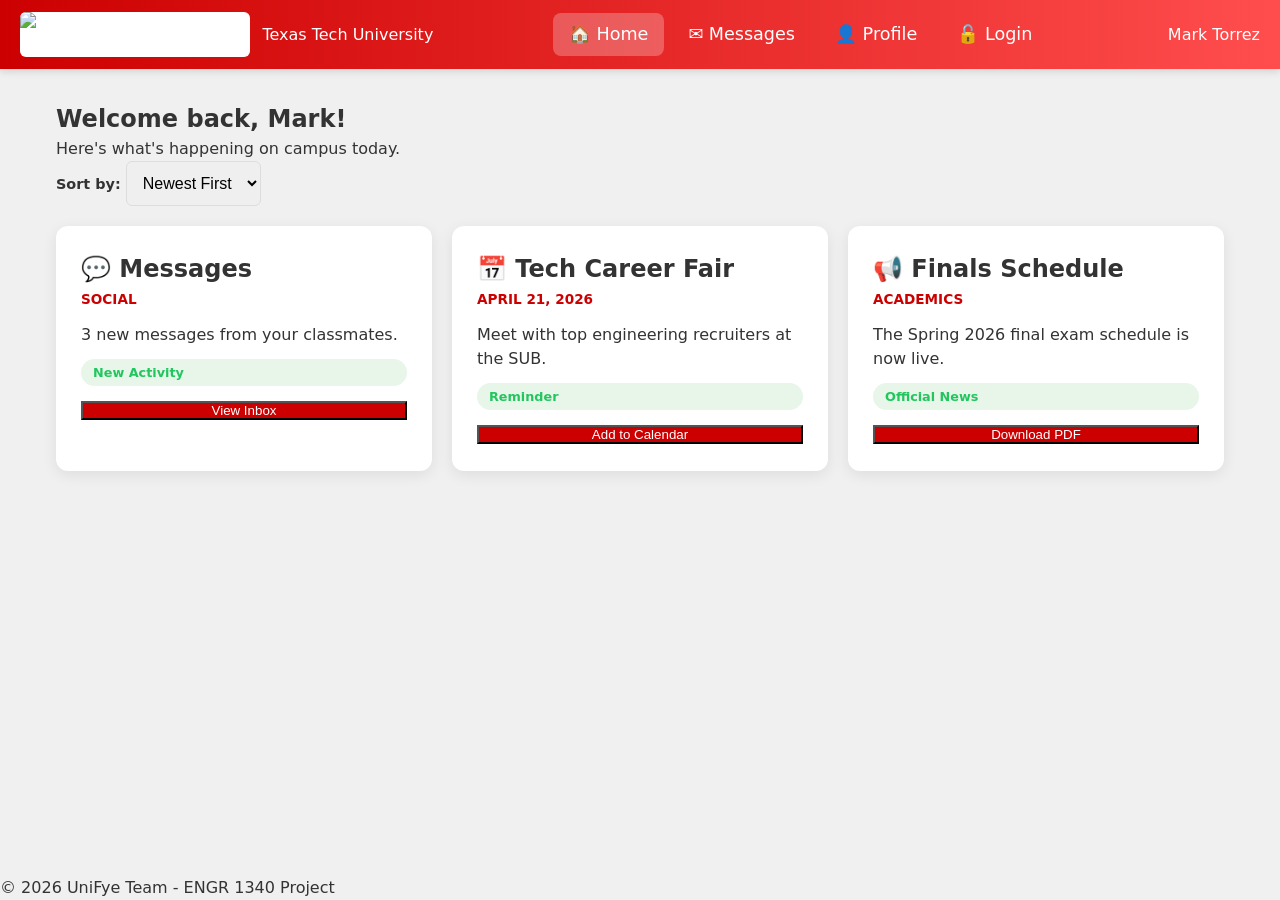
==== commit b9677078: "Add functionality" ====
--- a/index.html
+++ b/index.html
@@ -1,4 +1,3 @@
-<!-- Sean Kubota -->
 <!DOCTYPE html>
 <html lang="en">
 <head>
@@ -87,4 +86,4 @@
 
     <script src="js/script.js"></script>
 </body>
-</html>
+</html>
--- a/css/styles.css
+++ b/css/styles.css
@@ -1,33 +1,49 @@
-/* css/styles.css */
+/* 1. Global Reset & Variables */
 * {
     margin: 0;
     padding: 0;
-    box-sizing: border-box;
+    box-sizing: border-box; /* Fulfills universal box-sizing requirement */
+}
+
+:root {
+    --ttu-red: #CC0000;
+    --ttu-black: #2C2C2C;
+    --light-bg: #f0f0f0;
+    --card-bg: #ffffff;
+    --success-green: #22c55e;
+    --transition-speed: 0.2s;
 }
 
 body {
     font-family: 'Segoe UI', system-ui, -apple-system, sans-serif;
-    background: #f4f4f9;
-    height: 100vh;
-    overflow: hidden;
+    background: var(--light-bg);
     color: #333;
-}
-
-.app-container {
-    display: flex;
-    flex-direction: column;
-    height: 100vh;
-}
-
-/* Top Header */
+    line-height: 1.5;
+    display: flex;
+    flex-direction: column;
+    min-height: 100vh; /* Ensures footer stays at bottom */
+}
+
+/* 2. Semantic Layout Containers */
+main {
+    flex: 1; /* Pushes footer down */
+    padding: 2rem 1rem;
+    max-width: 1200px;
+    margin: 0 auto;
+    width: 100%;
+}
+
+/* 3. Consistent Header & Navigation  */
 .top-header {
-    background: linear-gradient(90deg, #cc0000, #ff6600);
+    background: linear-gradient(90deg, var(--ttu-red), #ff4d4d);
     color: white;
     padding: 12px 20px;
     display: flex;
     align-items: center;
     justify-content: space-between;
-    box-shadow: 0 2px 8px rgba(0, 0, 0, 0.1);
+    box-shadow: 0 2px 8px rgba(0,0,0,0.15);
+    position: sticky;
+    top: 0;
     z-index: 100;
 }
 
@@ -38,141 +54,183 @@
 }
 
 .uni-logo {
-    height: 42px;
+    height: 45px;
     border-radius: 6px;
-}
-
-.uni-name {
-    font-size: 1.25rem;
-    font-weight: 700;
-    letter-spacing: 0.5px;
-}
-
-.user-info {
+    background-color: white; /* Visibility for logo placeholders */
+}
+
+.nav {
+    display: flex;
+    gap: 8px;
+}
+
+.nav-btn {
+    text-decoration: none;
+    color: white;
+    font-size: 1.1rem;
+    padding: 8px 16px;
+    border-radius: 8px;
+    transition: var(--transition-speed);
+}
+
+.nav-btn:hover, 
+.nav-btn.active {
+    background: rgba(255, 255, 255, 0.25); /* Requirement: Active page highlighting  */
+}
+
+/* 4. Page Type 1: Content Grid [cite: 26, 29] */
+.content-grid {
+    display: grid;
+    grid-template-columns: repeat(auto-fit, minmax(300px, 1fr));
+    gap: 20px;
+    margin-top: 20px;
+}
+
+.card {
+    background: var(--card-bg);
+    border-radius: 12px;
+    padding: 25px;
+    box-shadow: 0 4px 15px rgba(0,0,0,0.08);
+    display: flex;
+    flex-direction: column;
+    gap: 12px;
+}
+
+.category-tag {
+    font-size: 0.85rem;
+    font-weight: bold;
+    color: var(--ttu-red);
+    text-transform: uppercase;
+}
+
+/* 5. Page Type 2: Data-Entry Form [cite: 34, 41] */
+.data-entry-form {
+    display: flex;
+    flex-direction: column;
+    gap: 15px;
+    max-width: 500px;
+    margin: 0 auto;
+}
+
+.form-group {
+    display: flex;
+    flex-direction: column;
+    gap: 5px;
+}
+
+label {
     font-weight: 600;
-    font-size: 1.05rem;
-}
-
-/* Main Content */
-.main-content {
-    display: flex;
-    flex: 1;
+    font-size: 0.9rem;
+}
+
+input, select, textarea {
+    padding: 12px;
+    border: 1px solid #ddd;
+    border-radius: 6px;
+    font-size: 1rem;
+    transition: border-color var(--transition-speed);
+}
+
+/* Requirement: Form validation focus state styling  */
+input:focus, 
+select:focus, 
+textarea:focus {
+    outline: none;
+    border-color: var(--ttu-red);
+    box-shadow: 0 0 0 3px rgba(204, 0, 0, 0.1);
+}
+
+/* 6. Page Type 3: Detail Visual Elements [cite: 43, 49] */
+.progress-container {
+    background: #eee;
+    border-radius: 10px;
+    height: 12px;
+    width: 100%;
+    margin: 10px 0;
     overflow: hidden;
 }
 
-/* Sidebar */
+.progress-bar {
+    background: var(--ttu-red);
+    height: 100%;
+    border-radius: 10px;
+}
+
+.status-badge {
+    display: inline-block;
+    padding: 4px 12px;
+    border-radius: 20px;
+    font-size: 0.8rem;
+    font-weight: bold;
+    background: #e8f5e9;
+    color: var(--success-green);
+}
+
+/* 7. Buttons */
+.btn {
+    padding: 12px 20px;
+    border: none;
+    border-radius: 8px;
+    font-weight: 600;
+    cursor: pointer;
+    transition: var(--transition-speed);
+    text-align: center;
+    font-size: 1rem;
+}
+
+.btn-primary {
+    background: var(--ttu-red);
+    color: white;
+    width: 100%;
+}
+
+.btn-primary:hover {
+    background: #a60000;
+}
+
+.btn-secondary {
+    background: var(--ttu-black);
+    color: white;
+    width: 100%;
+}
+
+/* 8. Consistent Footer [cite: 21] */
+.site-footer {
+    background: var(--ttu-black);
+    color: #999;
+    text-align: center;
+    padding: 20px;
+    font-size: 0.9rem;
+}
+
+/* 9. Responsive adjustments */
+@media (max-width: 768px) {
+    .content-grid {
+        grid-template-columns: 1fr;
+    }
+    
+    .top-header {
+        flex-direction: column;
+        gap: 15px;
+        text-align: center;
+    }
+}
+/* Sidebar and Chat Layout */
+.messenger-container {
+    display: flex;
+    height: calc(100vh - 70px); /* Adjust based on header height */
+    width: 100%;
+    margin: 0;
+    max-width: 100%; /* Overrides the dashboard max-width if necessary */
+}
+
 .sidebar {
-    width: 280px;
-    background: #fff;
-    border-right: 1px solid #e0e0e0;
-    display: flex;
-    flex-direction: column;
-}
-
-.nav-menu {
-    padding: 12px 16px;
-}
-
-.nav-item {
-    display: flex;
-    align-items: center;
-    gap: 12px;
-    padding: 12px 16px;
-    color: #333;
-    text-decoration: none;
-    border-radius: 8px;
-    font-weight: 500;
-}
-
-.nav-item.active {
-    background: #f0f0f0;
-    color: #cc0000;
-}
-
-.search-container {
-    padding: 0 16px 12px;
-}
-
-.search-box {
-    display: flex;
-    align-items: center;
-    background: #f1f1f1;
-    border-radius: 8px;
-    padding: 8px 14px;
-    gap: 10px;
-}
-
-.search-box input {
-    border: none;
-    background: transparent;
-    outline: none;
-    flex: 1;
-    font-size: 0.95rem;
-}
-
-.friends-list {
-    flex: 1;
+    width: 320px;
+    background: white;
+    border-right: 1px solid #eee;
     overflow-y: auto;
 }
 
-.friends-header {
-    padding: 12px 20px 8px;
-    font-size: 0.85rem;
-    font-weight: 700;
-    color: #666;
-    text-transform: uppercase;
-    letter-spacing: 0.5px;
-    border-bottom: 1px solid #eee;
-}
-
-/* Friend Item */
-.friend-item {
-    display: flex;
-    align-items: center;
-    padding: 10px 20px;
-    gap: 12px;
-    cursor: pointer;
-    transition: background 0.2s;
-}
-
-.friend-item:hover {
-    background: #f8f8f8;
-}
-
-.friend-item.active {
-    background: #f0f7ff;
-}
-
-.avatar {
-    width: 40px;
-    height: 40px;
-    border-radius: 50%;
-    position: relative;
-    flex-shrink: 0;
-}
-
-.avatar img {
-    width: 100%;
-    height: 100%;
-    object-fit: cover;
-    border-radius: 50%;
-}
-
-.status-dot {
-    position: absolute;
-    bottom: 2px;
-    right: 2px;
-    width: 12px;
-    height: 12px;
-    border-radius: 50%;
-    border: 2px solid white;
-}
-
-.online .status-dot {
-    background: #22c55e;
-}
-
-/* Chat Area */
 .chat-area {
     flex: 1;
     display: flex;
@@ -180,165 +238,38 @@
     background: #f9f9f9;
 }
 
-.chat-header {
+/* Chat Viewport Styling */
+.chat-viewport {
+    flex: 1;
+    padding: 20px;
+    overflow-y: auto;
+    display: flex;
+    flex-direction: column;
+    gap: 12px;
+}
+
+/* Requirement: Form Validation Focus State [cite: 41] */
+#message-input:focus {
+    border: 2px solid var(--ttu-red);
+    outline: none;
     background: white;
-    padding: 14px 24px;
-    display: flex;
-    align-items: center;
-    justify-content: space-between;
-    border-bottom: 1px solid #e0e0e0;
-    box-shadow: 0 1px 4px rgba(0, 0, 0, 0.05);
-}
-
-.chat-user {
-    display: flex;
-    align-items: center;
-    gap: 14px;
-}
-
-.chat-username {
+}
+
+/* Status Indicator (Detail View Requirement)  */
+.status-indicator.online {
+    color: #22c55e;
+    font-size: 0.9rem;
     font-weight: 600;
-    font-size: 1.1rem;
-}
-
-.status {
-    font-size: 0.85rem;
-    color: #22c55e;
-}
-
-.chat-actions button {
-    background: none;
-    border: none;
-    font-size: 1.3rem;
-    color: #666;
-    padding: 8px;
-    border-radius: 50%;
-    cursor: pointer;
-    transition: all 0.2s;
-}
-
-.chat-actions button:hover {
-    background: #f0f0f0;
-}
-
-/* Messages */
-.messages-container {
-    flex: 1;
-    padding: 24px;
-    overflow-y: auto;
-    display: flex;
-    flex-direction: column;
-    gap: 18px;
-    background: url('images/chat-bg.png') repeat;
-    background-size: 300px;
-}
-
-.message {
-    max-width: 70%;
-    padding: 12px 16px;
-    border-radius: 18px;
-    line-height: 1.4;
-    position: relative;
-}
-
-.message.received {
-    align-self: flex-start;
-    background: white;
-    border-bottom-left-radius: 4px;
-}
-
-.message.sent {
-    align-self: flex-end;
-    background: #cc0000;
-    color: white;
-    border-bottom-right-radius: 4px;
-}
-
-.message-time {
-    font-size: 0.7rem;
-    opacity: 0.7;
-    margin-top: 4px;
-    text-align: right;
-}
-
-/* Input Area */
-.message-input-area {
-    background: white;
-    padding: 16px 24px;
-    border-top: 1px solid #e0e0e0;
-}
-
-.input-wrapper {
-    display: flex;
-    align-items: center;
-    background: #f1f1f1;
-    border-radius: 30px;
-    padding: 6px;
-}
-
-.input-wrapper input {
-    flex: 1;
-    border: none;
-    background: transparent;
-    outline: none;
-    padding: 12px 16px;
-    font-size: 1rem;
-}
-
-.attach-btn, .emoji-btn {
-    width: 42px;
-    height: 42px;
-    border: none;
-    background: transparent;
-    color: #666;
-    font-size: 1.3rem;
-    cursor: pointer;
-    border-radius: 50%;
-}
-
-.send-btn {
-    background: #cc0000;
-    color: white;
-    border: none;
-    width: 46px;
-    height: 46px;
-    border-radius: 50%;
-    display: flex;
-    align-items: center;
-    justify-content: center;
-    cursor: pointer;
-    transition: transform 0.2s;
-}
-
-.send-btn:hover {
-    transform: scale(1.08);
-}
-
-/* Responsive Design */
-@media (max-width: 768px) {
-    .sidebar {
-        width: 260px;
-    }
-    
-    .messages-container {
-        padding: 16px;
-    }
-    
-    .message {
-        max-width: 85%;
-    }
-}
-
-@media (max-width: 480px) {
-    .sidebar {
-        width: 100%;
-        position: absolute;
-        z-index: 200;
-        transform: translateX(-100%);
-        transition: transform 0.3s;
-    }
-    
-    .sidebar.open {
-        transform: translateX(0);
-    }
+}
+
+/* Screen Reader Only (Accessibility Requirement) [cite: 39] */
+.sr-only {
+    position: absolute;
+    width: 1px;
+    height: 1px;
+    padding: 0;
+    margin: -1px;
+    overflow: hidden;
+    clip: rect(0, 0, 0, 0);
+    border: 0;
 }
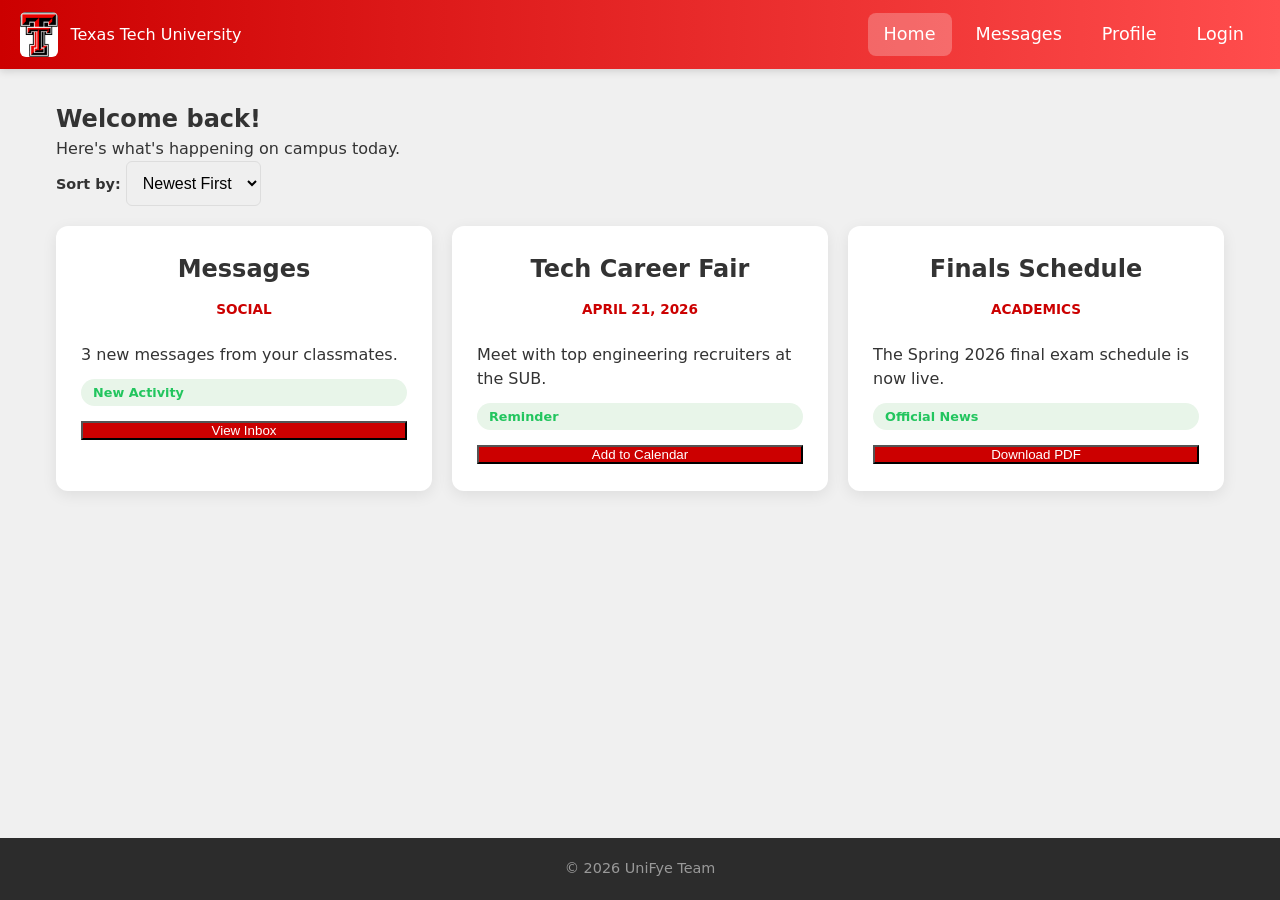
==== commit c79c12e8: "Add stylistic changes" ====
--- a/index.html
+++ b/index.html
@@ -1,3 +1,4 @@
+<!-- Sean Kubota -->
 <!DOCTYPE html>
 <html lang="en">
 <head>
@@ -14,20 +15,18 @@
         </div>
         
         <nav class="nav">
-            <a href="index.html" class="nav-btn active">🏠 Home</a>
-            <a href="messages.html" class="nav-btn">✉️ Messages</a>
-            <a href="profile.html" class="nav-btn">👤 Profile</a>
-            <a href="login.html" class="nav-btn">🔓 Login</a>
+            <a href="index.html" class="nav-btn active">Home</a>
+            <a href="messages.html" class="nav-btn">Messages</a>
+            <a href="profile.html" class="nav-btn">Profile</a>
+            <a href="login.html" class="nav-btn">Login</a>
         </nav>
         
-        <div class="user-display">
-            <span>Mark Torrez</span>
-        </div>
+        
     </header>
 
     <main class="container">
         <section class="welcome-header">
-            <h1>Welcome back, Mark!</h1>
+            <h1>Welcome back!</h1>
             <p>Here's what's happening on campus today.</p>
             
             <div class="filter-controls">
@@ -43,7 +42,7 @@
             
             <article class="card">
                 <div class="card-header">
-                    <h2>💬 Messages</h2>
+                    <h2>Messages</h2>
                     <span class="category-tag">Social</span>
                 </div>
                 <p>3 new messages from your classmates.</p>
@@ -55,7 +54,7 @@
 
             <article class="card">
                 <div class="card-header">
-                    <h2>📅 Tech Career Fair</h2>
+                    <h2>Tech Career Fair</h2>
                     <span class="category-tag">April 21, 2026</span>
                 </div>
                 <p>Meet with top engineering recruiters at the SUB.</p>
@@ -67,7 +66,7 @@
 
             <article class="card">
                 <div class="card-header">
-                    <h2>📢 Finals Schedule</h2>
+                    <h2>Finals Schedule</h2>
                     <span class="category-tag">Academics</span>
                 </div>
                 <p>The Spring 2026 final exam schedule is now live.</p>
@@ -80,10 +79,10 @@
         </section>
     </main>
 
-    <footer>
-        <p>&copy; 2026 UniFye Team - ENGR 1340 Project</p>
+    <footer class="site-footer">
+        <p>&copy 2026 UniFye Team</p>
     </footer>
 
     <script src="js/script.js"></script>
 </body>
-</html>+</html>
--- a/css/styles.css
+++ b/css/styles.css
@@ -272,4 +272,44 @@
     overflow: hidden;
     clip: rect(0, 0, 0, 0);
     border: 0;
+}
+
+/* Center the login heading */
+.card h2 {
+    text-align: center;
+    margin-bottom: 10px;
+}
+
+/* Style and center the "OR" divider with lines on the sides */
+.divider {
+    display: flex;
+    align-items: center;
+    text-align: center;
+    margin: 15px 0;
+    color: #666;
+    font-weight: 600;
+    font-size: 0.9rem;
+}
+
+.divider::before,
+.divider::after {
+    content: '';
+    flex: 1;
+    border-bottom: 1px solid #ccc;
+}
+
+.divider span {
+    padding: 0 15px;
+}
+
+/* Center the card footer text */
+.card-footer {
+    text-align: center;
+    margin-top: 10px;
+}
+
+/* Optional: Center the content inside the header (Texas Tech University • UniFye) */
+.card-header {
+    text-align: center;
+    margin-bottom: 10px;
 }
